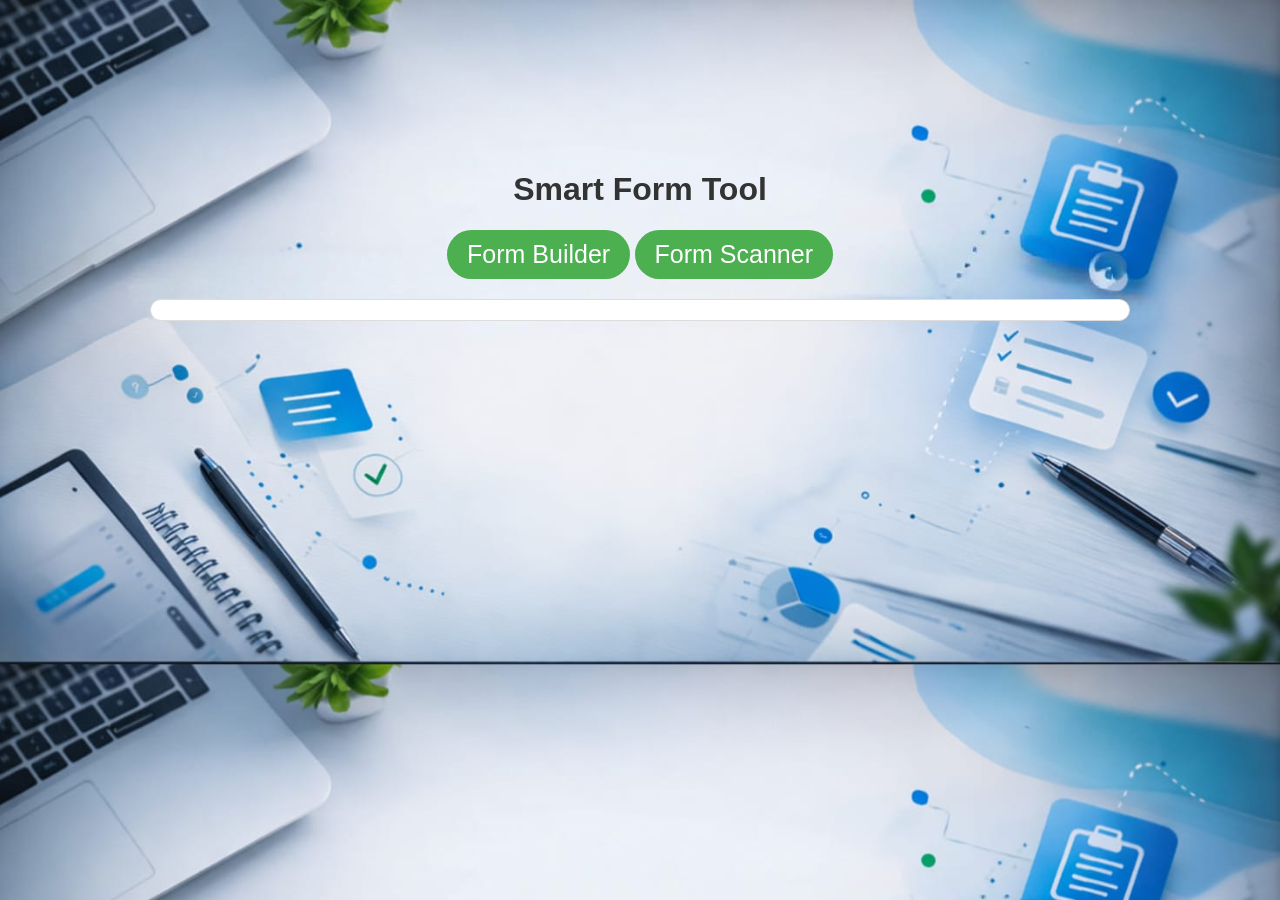
==== index.html @ c308e5e2 "Add files via upload" ====
<!DOCTYPE html>
<html lang="en">
    <head>
        <title>FOR SECURITY TOOL</title>
        <link rel="stylesheet" href="style.css">
    </head>
    <body>
        <h1>Smart Form Tool</h1>
        <div class="container">
            <button onclick="openBuilder()">Form Builder</button>
            <button onclick="openScanner()">Form Scanner</button>
        </div>
        <div id="result"> </div>
        <script src="script.js"></script>
    </body>
</html>
---- style.css ----
body{
    background-color: #f0f0f0;
    font-family: Arial, sans-serif;
    margin: 100px;
    padding: 50px;
    text-align:center;
    background-image:url('background.jpeg');
    background-size: cover;
}

h1 {
    color: #333;
    text-align: center;
}

button {
    background-color: #4CAF50;
    color: white;
    padding: 10px 20px;
    border: none;
    border-radius: 50px;
    cursor: pointer;
    font-size:25px;
}

button:hover {
    background-color: #45a049;
}

#result {
    margin-top: 20px;
    padding: 10px;
    background-color: #fff;
    border: 1px solid #ddd;
    border-radius: 50px;
}
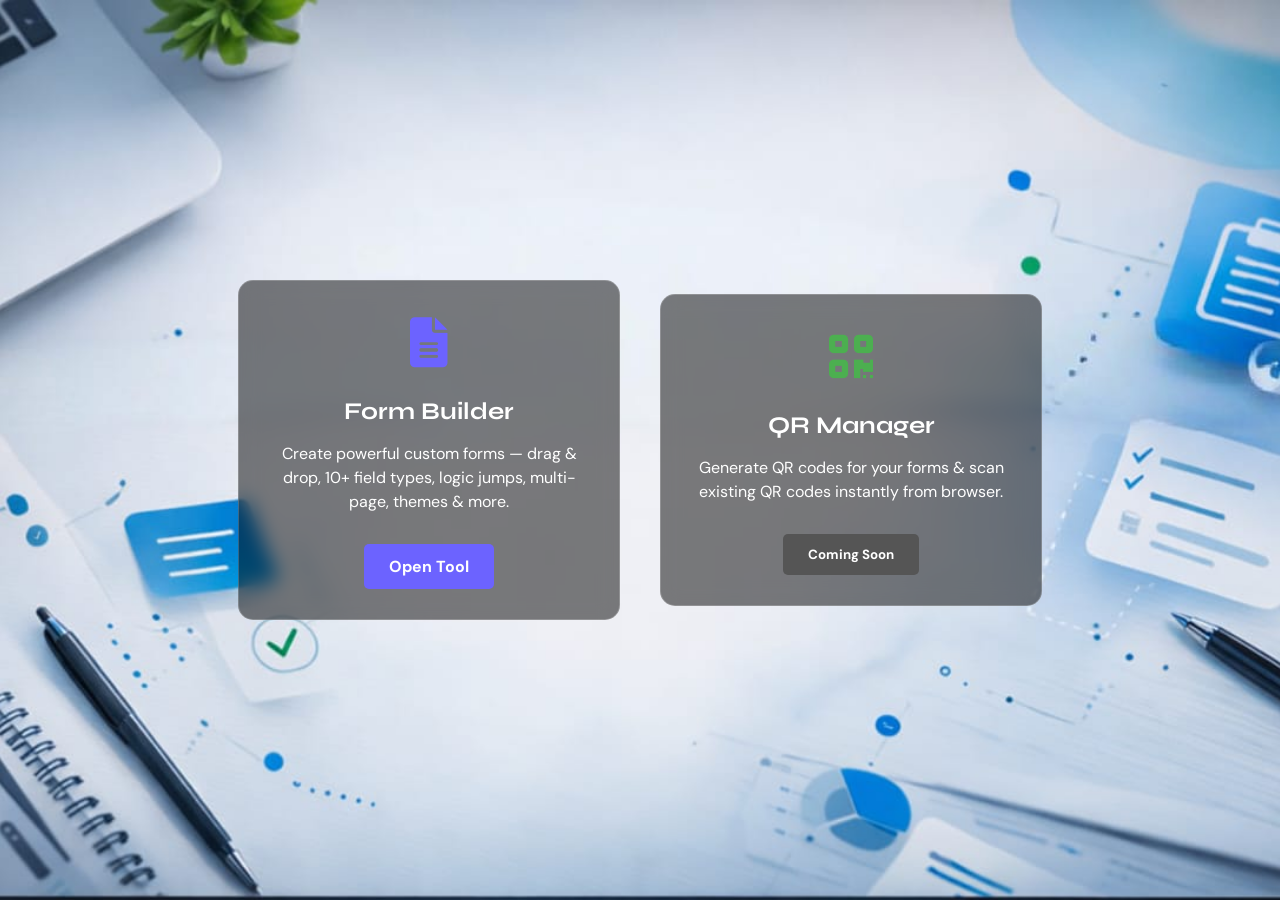
==== commit bc256357: "Add files via upload" ====
--- a/index.html
+++ b/index.html
@@ -1,16 +1,31 @@
 <!DOCTYPE html>
 <html lang="en">
-    <head>
-        <title>FOR SECURITY TOOL</title>
-        <link rel="stylesheet" href="style.css">
-    </head>
-    <body>
-        <h1>Smart Form Tool</h1>
-        <div class="container">
-            <button onclick="openBuilder()">Form Builder</button>
-            <button onclick="openScanner()">Form Scanner</button>
+<head>
+    <meta charset="UTF-8">
+    <meta name="viewport" content="width=device-width, initial-scale=1.0">
+    <title>FOR SECURITY TOOL</title>
+    <link rel="stylesheet" href="style.css">
+    <link href="https://fonts.googleapis.com/css2?family=Syne:wght@700&family=DM+Sans:wght@400&display=swap" rel="stylesheet">
+    <link rel="stylesheet" href="https://cdnjs.cloudflare.com/ajax/libs/font-awesome/6.0.0-beta3/css/all.min.css">
+</head>
+<body>
+    <div class="hub-container">
+        <div class="tool-card">
+            <div class="card-icon">
+                <i class="fas fa-file-alt"></i>
+            </div>
+            <h2 class="card-title">Form Builder</h2>
+            <p class="card-description">Create powerful custom forms — drag & drop, 10+ field types, logic jumps, multi-page, themes & more.</p>
+            <a href="form-builder.html" class="card-button">Open Tool</a>
         </div>
-        <div id="result"> </div>
-        <script src="script.js"></script>
-    </body>
+        <div class="tool-card">
+            <div class="card-icon">
+                <i class="fas fa-qrcode"></i>
+            </div>
+            <h2 class="card-title">QR Manager</h2>
+            <p class="card-description">Generate QR codes for your forms & scan existing QR codes instantly from browser.</p>
+            <button class="card-button disabled" disabled>Coming Soon</button>
+        </div>
+    </div>
+</body>
 </html>
--- a/style.css
+++ b/style.css
@@ -1,36 +1,94 @@
-body{
-    background-color: #f0f0f0;
-    font-family: Arial, sans-serif;
-    margin: 100px;
-    padding: 50px;
-    text-align:center;
-    background-image:url('background.jpeg');
-    background-size: cover;
-}
-
-h1 {
-    color: #333;
-    text-align: center;
-}
-
-button {
-    background-color: #4CAF50;
-    color: white;
-    padding: 10px 20px;
-    border: none;
-    border-radius: 50px;
-    cursor: pointer;
-    font-size:25px;
-}
-
-button:hover {
-    background-color: #45a049;
-}
-
-#result {
-    margin-top: 20px;
-    padding: 10px;
-    background-color: #fff;
-    border: 1px solid #ddd;
-    border-radius: 50px;
-}
+body {
+    margin: 0;
+    padding: 0;
+    font-family: 'DM Sans', sans-serif;
+    background-image: url('background.jpeg');
+    background-size: cover;
+    background-position: center;
+    background-attachment: fixed;
+    display: flex;
+    justify-content: center;
+    align-items: center;
+    min-height: 100vh;
+    color: white;
+}
+
+.hub-container {
+    display: flex;
+    justify-content: center;
+    align-items: center;
+    gap: 40px;
+    padding: 20px;
+    flex-wrap: wrap;
+}
+
+.tool-card {
+    background: rgba(0, 0, 0, 0.5);
+    border: 1px solid rgba(255, 255, 255, 0.2);
+    border-radius: 15px;
+    padding: 30px;
+    width: 320px;
+    text-align: center;
+    backdrop-filter: blur(10px);
+    -webkit-backdrop-filter: blur(10px);
+    transition: transform 0.3s ease, box-shadow 0.3s ease;
+}
+
+.tool-card:hover {
+    transform: translateY(-10px);
+    box-shadow: 0 20px 40px rgba(0, 0, 0, 0.5);
+}
+
+.card-icon {
+    font-size: 50px;
+    margin-bottom: 20px;
+}
+
+.card-icon .fa-file-alt {
+    color: #6c63ff;
+}
+
+.card-icon .fa-qrcode {
+    color: #4CAF50;
+}
+
+.card-title {
+    font-family: 'Syne', sans-serif;
+    font-size: 24px;
+    margin-bottom: 15px;
+}
+
+.card-description {
+    font-size: 16px;
+    margin-bottom: 30px;
+    line-height: 1.5;
+}
+
+.card-button {
+    display: inline-block;
+    background: #6c63ff;
+    color: white;
+    padding: 12px 25px;
+    border-radius: 5px;
+    text-decoration: none;
+    font-weight: bold;
+    transition: background 0.3s ease;
+    border: none;
+    cursor: pointer;
+    font-family: 'DM Sans', sans-serif;
+}
+
+.card-button:hover {
+    background: #574fd8;
+}
+
+.card-button.disabled {
+    background: #555;
+    cursor: not-allowed;
+}
+
+@media (max-width: 768px) {
+    .hub-container {
+        flex-direction: column;
+    }
+}
